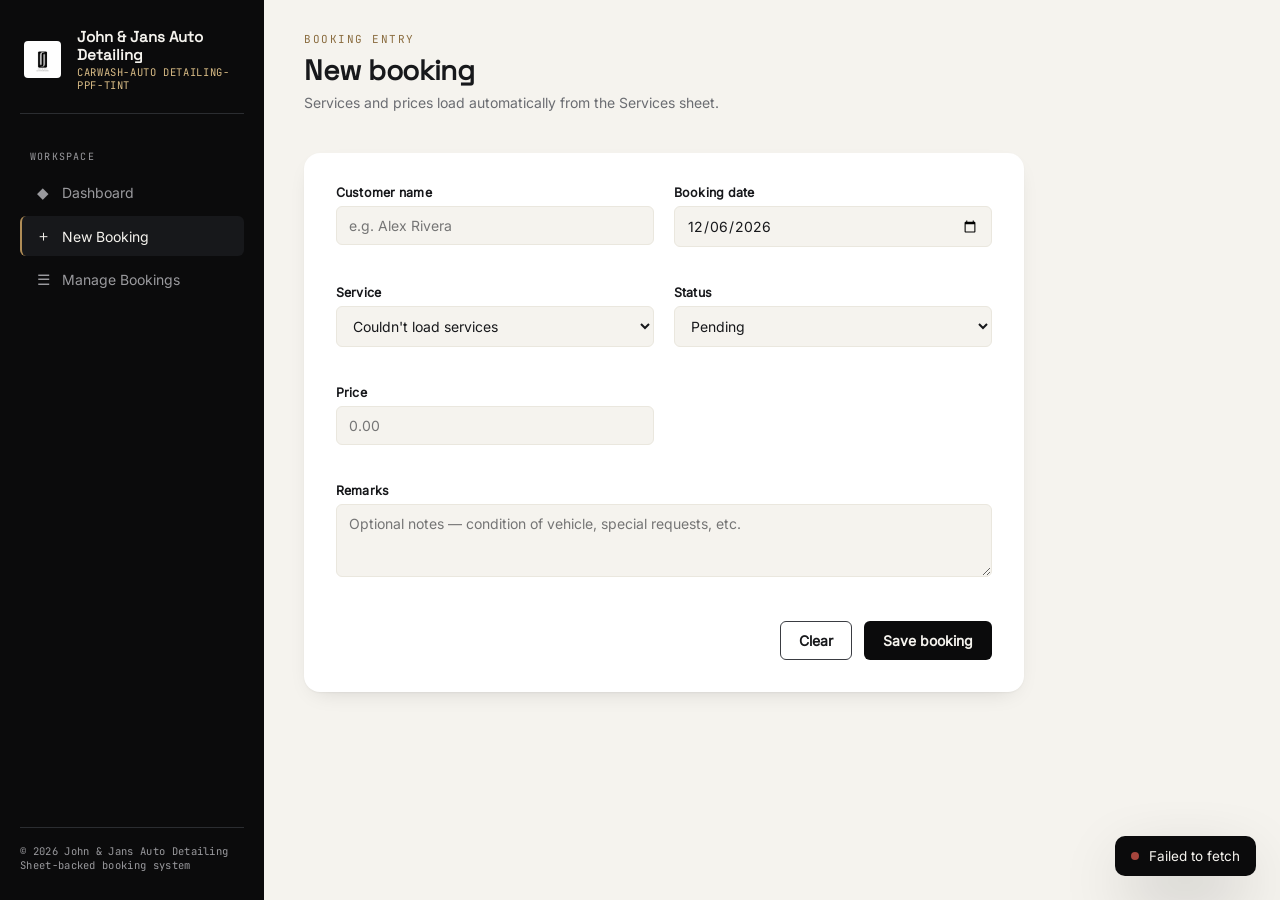
==== booking.html @ db54d27c "Add files via upload" ====
<!DOCTYPE html>
<html lang="en">
<head>
<meta charset="UTF-8" />
<meta name="viewport" content="width=device-width, initial-scale=1.0" />
<title>New Booking — John &amp; Jans Auto Detailing</title>
<link rel="icon" href="assets/logo.jpg" />
<link rel="stylesheet" href="css/styles.css" />
</head>
<body>

<div class="app-shell">

  <div class="sidebar-scrim" data-sidebar-scrim></div>

  <aside class="sidebar" data-sidebar>
    <div class="sidebar__badge">
      <img src="assets/logo.jpg" alt="John & Jans Auto Detailing" class="sidebar__badge-mark" />
      <div class="sidebar__badge-text">
        <span class="sidebar__badge-name" data-company-name>John &amp; Jans Auto Detailing</span>
        <span class="sidebar__badge-tagline" data-company-tagline>Carwash-Auto Detailing-PPF-Tint</span>
      </div>
    </div>

    <nav class="sidebar__nav">
      <span class="sidebar__nav-eyebrow">Workspace</span>
      <a class="nav-link" href="index.html" data-nav-link><span class="nav-link__icon">◆</span>Dashboard</a>
      <a class="nav-link" href="booking.html" data-nav-link><span class="nav-link__icon">＋</span>New Booking</a>
      <a class="nav-link" href="table.html" data-nav-link><span class="nav-link__icon">☰</span>Manage Bookings</a>
    </nav>

    <div class="sidebar__footer">
      © <span data-current-year></span> <span data-company-name></span><br />
      Sheet-backed booking system
    </div>
  </aside>

  <main class="workspace">
    <div class="topbar">
      <button type="button" class="icon-btn" data-sidebar-toggle aria-label="Open menu">☰</button>
      <span class="sidebar__badge-name" data-company-name></span>
    </div>

    <div class="page-header">
      <div>
        <span class="page-header__eyebrow">Booking Entry</span>
        <h1 class="page-header__title">New booking</h1>
        <p class="page-header__subtitle">Services and prices load automatically from the Services sheet.</p>
      </div>
    </div>

    <form class="form-card" id="booking-form" novalidate>
      <div class="form-grid">

        <div class="field">
          <label for="field-name">Customer name</label>
          <input id="field-name" name="name" type="text" placeholder="e.g. Alex Rivera" autocomplete="off" required />
          <span class="field-error"></span>
        </div>

        <div class="field">
          <label for="field-date">Booking date</label>
          <input id="field-date" name="date" type="date" required />
          <span class="field-error"></span>
        </div>

        <div class="field">
          <label for="field-service">Service</label>
          <select id="field-service" name="service" required>
            <option value="">Loading services…</option>
          </select>
          <span class="field-error"></span>
        </div>

        <div class="field">
          <label for="field-status">Status</label>
          <select id="field-status" name="status" required>
            <option value="Pending">Pending</option>
            <option value="Ongoing">Ongoing</option>
            <option value="Completed">Completed</option>
            <option value="Cancelled">Cancelled</option>
          </select>
          <span class="field-error"></span>
        </div>

        <div class="field">
          <label for="field-price">Price</label>
          <input id="field-price" name="price" type="number" step="0.01" min="0" placeholder="0.00" required />
          <span class="field-error"></span>
        </div>

        <div class="field field--full">
          <label for="field-remarks">Remarks</label>
          <textarea id="field-remarks" name="remarks" rows="3" placeholder="Optional notes — condition of vehicle, special requests, etc."></textarea>
          <span class="field-error"></span>
        </div>

        <div class="form-actions">
          <button type="reset" class="btn btn--ghost">Clear</button>
          <button type="submit" class="btn btn--primary" id="booking-submit">Save booking</button>
        </div>
      </div>
    </form>
  </main>
</div>

<script src="js/config.js"></script>
<script src="js/api.js"></script>
<script src="js/ui.js"></script>
<script src="js/services.js"></script>
<script src="js/sync.js"></script>
<script src="js/app.js"></script>
<script src="js/booking.js"></script>
</body>
</html>
---- css/styles.css ----
/* ==========================================================
   LUMIÈRE DETAIL — Booking System
   Design language: dark chrome exterior / light leather interior.
   Sidebar reads like the car's badge; the workspace reads like
   sitting in the cabin. Mono type stands in for the instrument
   cluster wherever numbers or IDs appear.
   ========================================================== */

/* Fonts are loaded from each page's <head> as non-blocking <link> tags
   (see the "font loading" comment near the top of index.html/booking.html/
   table.html) rather than @import here — @import forces the browser to
   finish downloading this file, discover the import, then fetch the
   fonts before it can paint anything, which is what caused the visible
   flash/delay between page loads. */

:root {
  /* -- exterior (dark) -- */
  --ink: #0b0b0c;
  --graphite: #17181b;
  --steel: #2b2d31;
  --steel-soft: #3a3c42;

  /* -- interior (light) -- */
  --bone: #f5f3ee;
  --bone-dim: #eae7de;
  --paper: #ffffff;

  /* -- signature accent -- */
  --brass: #b08d57;
  --brass-light: #d9bc86;
  --brass-dark: #8a6c3f;

  /* -- status -- */
  --status-pending: #6b6f76;
  --status-ongoing: #b08d57;
  --status-completed: #4f7a5b;
  --status-cancelled: #a6453d;

  /* -- text -- */
  --text-dark: #17181b;
  --text-muted: #6b6d72;
  --text-on-dark: #f5f3ee;
  --text-on-dark-muted: #9a9a9e;

  --font-display: 'Space Grotesk', 'Space Grotesk Fallback', sans-serif;
  --font-body: 'Inter', 'Inter Fallback', sans-serif;
  --font-mono: 'JetBrains Mono', 'JetBrains Mono Fallback', monospace;

  --radius-sm: 6px;
  --radius-md: 10px;
  --radius-lg: 16px;

  --shadow-card: 0 1px 2px rgba(11, 11, 12, 0.04), 0 8px 24px -12px rgba(11, 11, 12, 0.18);
  --shadow-modal: 0 24px 64px -12px rgba(11, 11, 12, 0.45);
}

* { box-sizing: border-box; }

html, body {
  margin: 0;
  padding: 0;
  background: var(--bone);
  color: var(--text-dark);
  font-family: var(--font-body);
  -webkit-font-smoothing: antialiased;
}

h1, h2, h3, h4 {
  font-family: var(--font-display);
  letter-spacing: -0.01em;
  margin: 0;
}

.mono { font-family: var(--font-mono); font-variant-numeric: tabular-nums; }
.muted { color: var(--text-muted); }

a { color: inherit; }

::selection { background: var(--brass-light); color: var(--ink); }

/* ==========================================================
   App shell
   ========================================================== */

.app-shell {
  display: flex;
  min-height: 100vh;
}

/* -- sidebar (the "badge") -- */

.sidebar {
  width: 264px;
  flex-shrink: 0;
  background: var(--ink);
  color: var(--text-on-dark);
  display: flex;
  flex-direction: column;
  padding: 28px 20px;
  position: sticky;
  top: 0;
  height: 100vh;
  z-index: 40;
}

.sidebar__badge {
  display: flex;
  align-items: center;
  gap: 12px;
  padding-bottom: 22px;
  margin-bottom: 22px;
  border-bottom: 1px solid var(--steel);
}

  .sidebar__badge-mark {
     width: 45px;
     height: 45px;
     border-radius: 8px;
     /*border: 1px solid var(--brass);*/
     display: flex;
     align-items: center;
     justify-content: center;
     font-family: var(--font-mono);
     font-size: 12px;
     letter-spacing: 0.04em;
     color: var(--brass-light);
     flex-shrink: 0;
     object-fit: contain;
     padding: 4px;
   }

.sidebar__badge-text {
  display: flex;
  flex-direction: column;
  line-height: 1.2;
}

.sidebar__badge-name {
  font-family: var(--font-display);
  font-weight: 600;
  font-size: 15px;
  color: var(--text-on-dark);
}

.sidebar__badge-tagline {
  font-family: var(--font-mono);
  font-size: 10.5px;
  letter-spacing: 0.06em;
  text-transform: uppercase;
  color: var(--brass-light);
  margin-top: 2px;
}

.sidebar__nav {
  display: flex;
  flex-direction: column;
  gap: 4px;
}

.sidebar__nav-eyebrow {
  font-family: var(--font-mono);
  font-size: 10px;
  letter-spacing: 0.12em;
  text-transform: uppercase;
  color: var(--text-on-dark-muted);
  margin: 14px 10px 6px;
}

.nav-link {
  display: flex;
  align-items: center;
  gap: 10px;
  padding: 10px 12px;
  border-radius: var(--radius-sm);
  color: var(--text-on-dark-muted);
  text-decoration: none;
  font-size: 14px;
  font-weight: 500;
  transition: background 0.15s ease, color 0.15s ease;
  border-left: 2px solid transparent;
}

.nav-link:hover {
  background: var(--graphite);
  color: var(--text-on-dark);
}

.nav-link--active {
  background: var(--graphite);
  color: var(--text-on-dark);
  border-left-color: var(--brass);
}

.nav-link__icon { font-size: 15px; width: 18px; text-align: center; }

.sidebar__footer {
  margin-top: auto;
  padding-top: 16px;
  border-top: 1px solid var(--steel);
  font-family: var(--font-mono);
  font-size: 10.5px;
  color: var(--text-on-dark-muted);
  letter-spacing: 0.03em;
}

.sidebar-scrim {
  display: none;
}

/* -- main workspace (the "cabin") -- */

.workspace {
  flex: 1;
  min-width: 0;
  padding: 32px 40px 64px;
}

.topbar {
  display: none;
  align-items: center;
  justify-content: space-between;
  margin-bottom: 20px;
}

.page-header {
  display: flex;
  align-items: flex-end;
  justify-content: space-between;
  gap: 16px;
  margin-bottom: 28px;
  flex-wrap: wrap;
}

.page-header__eyebrow {
  font-family: var(--font-mono);
  font-size: 11px;
  letter-spacing: 0.14em;
  text-transform: uppercase;
  color: var(--brass-dark);
  display: block;
  margin-bottom: 6px;
}

.page-header__title {
  font-size: 28px;
  font-weight: 700;
  color: var(--text-dark);
}

.page-header__subtitle {
  color: var(--text-muted);
  font-size: 14px;
  margin-top: 6px;
  max-width: 52ch;
}

/* ==========================================================
   Buttons
   ========================================================== */

.btn {
  display: inline-flex;
  align-items: center;
  justify-content: center;
  gap: 8px;
  font-family: var(--font-body);
  font-weight: 600;
  font-size: 14px;
  border-radius: var(--radius-sm);
  padding: 10px 18px;
  border: 1px solid transparent;
  cursor: pointer;
  transition: transform 0.08s ease, background 0.15s ease, border-color 0.15s ease;
  white-space: nowrap;
}
.btn:active { transform: translateY(1px); }
.btn:disabled { opacity: 0.6; cursor: not-allowed; }

.btn--primary {
  background: var(--ink);
  color: var(--bone);
}
.btn--primary:hover:not(:disabled) { background: var(--graphite); }

.btn--accent {
  background: var(--brass);
  color: var(--ink);
}
.btn--accent:hover:not(:disabled) { background: var(--brass-dark); color: var(--text-on-dark); }

.btn--ghost {
  background: transparent;
  color: var(--text-dark);
  border-color: var(--steel-soft);
}
.btn--ghost:hover:not(:disabled) { background: var(--bone-dim); }

.btn--danger {
  background: var(--status-cancelled);
  color: #fff;
}
.btn--danger:hover:not(:disabled) { background: #8a372f; }

.btn--full { width: 100%; }

.spinner {
  width: 14px;
  height: 14px;
  border-radius: 50%;
  border: 2px solid currentColor;
  border-right-color: transparent;
  animation: spin 0.7s linear infinite;
  display: inline-block;
}
@keyframes spin { to { transform: rotate(360deg); } }

/* ==========================================================
   Cards
   ========================================================== */

.card {
  background: var(--paper);
  border-radius: var(--radius-lg);
  box-shadow: var(--shadow-card);
  border: 1px solid rgba(11,11,12,0.05);
}

.summary-grid {
  display: grid;
  grid-template-columns: repeat(5, 1fr);
  gap: 14px;
  margin-bottom: 28px;
}

.stat-card {
  background: var(--paper);
  border-radius: var(--radius-lg);
  padding: 18px 18px 16px;
  box-shadow: var(--shadow-card);
  border-top: 2px solid var(--steel-soft);
  position: relative;
  overflow: hidden;
}
.stat-card--pending { border-top-color: var(--status-pending); }
.stat-card--ongoing { border-top-color: var(--status-ongoing); }
.stat-card--completed { border-top-color: var(--status-completed); }
.stat-card--cancelled { border-top-color: var(--status-cancelled); }
.stat-card--total { border-top-color: var(--ink); background: var(--ink); }
.stat-card--total .stat-card__label,
.stat-card--total .stat-card__value { color: var(--bone); }

.stat-card__label {
  font-family: var(--font-mono);
  font-size: 10.5px;
  letter-spacing: 0.08em;
  text-transform: uppercase;
  color: var(--text-muted);
  display: block;
  margin-bottom: 10px;
}

.stat-card__value {
  font-family: var(--font-mono);
  font-size: 30px;
  font-weight: 600;
  color: var(--text-dark);
  line-height: 1;
}

/* ==========================================================
   Forms
   ========================================================== */

.form-card {
  background: var(--paper);
  border-radius: var(--radius-lg);
  box-shadow: var(--shadow-card);
  padding: 32px;
  max-width: 720px;
}

.form-grid {
  display: grid;
  grid-template-columns: 1fr 1fr;
  gap: 18px 20px;
}

.field { display: flex; flex-direction: column; gap: 6px; }
.field--full { grid-column: 1 / -1; }

.field label {
  font-size: 12.5px;
  font-weight: 600;
  color: var(--text-dark);
  letter-spacing: 0.01em;
}

.field input,
.field select,
.field textarea {
  font-family: var(--font-body);
  font-size: 14px;
  padding: 10px 12px;
  border-radius: var(--radius-sm);
  border: 1px solid var(--bone-dim);
  background: var(--bone);
  color: var(--text-dark);
  transition: border-color 0.15s ease, background 0.15s ease;
}

.field input:focus,
.field select:focus,
.field textarea:focus {
  outline: none;
  border-color: var(--brass);
  background: var(--paper);
}

.field--invalid input,
.field--invalid select,
.field--invalid textarea {
  border-color: var(--status-cancelled);
}

.field-error {
  font-size: 11.5px;
  color: var(--status-cancelled);
  min-height: 14px;
}

.form-actions {
  grid-column: 1 / -1;
  display: flex;
  justify-content: flex-end;
  gap: 12px;
  margin-top: 6px;
}

/* ==========================================================
   Toolbar (search / filter)
   ========================================================== */

.toolbar {
  display: flex;
  align-items: center;
  gap: 12px;
  margin-bottom: 18px;
  flex-wrap: wrap;
}

.search-box {
  position: relative;
  flex: 1;
  min-width: 220px;
}

.search-box input {
  width: 100%;
  padding: 10px 14px 10px 36px;
  border-radius: var(--radius-sm);
  border: 1px solid var(--bone-dim);
  background: var(--paper);
  font-size: 14px;
}
.search-box input:focus { outline: none; border-color: var(--brass); }

.search-box__icon {
  position: absolute;
  left: 12px;
  top: 50%;
  transform: translateY(-50%);
  opacity: 0.5;
  font-size: 14px;
}

.select-control {
  padding: 10px 12px;
  border-radius: var(--radius-sm);
  border: 1px solid var(--bone-dim);
  background: var(--paper);
  font-size: 13.5px;
  font-weight: 500;
  color: var(--text-dark);
}
.select-control:focus { outline: none; border-color: var(--brass); }

/* ==========================================================
   Table
   ========================================================== */

.table-card {
  background: var(--paper);
  border-radius: var(--radius-lg);
  box-shadow: var(--shadow-card);
  overflow: hidden;
}

.table-scroll { overflow-x: auto; }

table.bookings-table {
  width: 100%;
  border-collapse: collapse;
  min-width: 860px;
}

.bookings-table thead th {
  text-align: left;
  font-family: var(--font-mono);
  font-size: 10.5px;
  letter-spacing: 0.07em;
  text-transform: uppercase;
  color: var(--text-muted);
  padding: 14px 16px;
  border-bottom: 1px solid var(--bone-dim);
  background: var(--bone);
  white-space: nowrap;
  cursor: pointer;
  user-select: none;
}

.bookings-table thead th.is-sorted { color: var(--brass-dark); }
.bookings-table thead th[data-sort-key]::after {
  content: '↕';
  opacity: 0.35;
  margin-left: 6px;
  font-size: 10px;
}
.bookings-table thead th.is-sorted[data-sort-dir="asc"]::after { content: '↑'; opacity: 0.9; }
.bookings-table thead th.is-sorted[data-sort-dir="desc"]::after { content: '↓'; opacity: 0.9; }

.bookings-table tbody td {
  padding: 14px 16px;
  border-bottom: 1px solid var(--bone-dim);
  font-size: 13.5px;
  vertical-align: middle;
}

.bookings-table tbody tr:last-child td { border-bottom: none; }
.bookings-table tbody tr:hover { background: rgba(176, 141, 87, 0.05); }

.cell-remarks {
  max-width: 220px;
  overflow: hidden;
  text-overflow: ellipsis;
  white-space: nowrap;
}

.cell-actions { display: flex; gap: 6px; white-space: nowrap; }

.icon-btn {
  border: 1px solid var(--bone-dim);
  background: var(--paper);
  border-radius: var(--radius-sm);
  width: 30px;
  height: 30px;
  cursor: pointer;
  font-size: 13px;
  display: inline-flex;
  align-items: center;
  justify-content: center;
  transition: background 0.15s ease, border-color 0.15s ease;
}
.icon-btn:hover { background: var(--bone); border-color: var(--brass); }
.icon-btn--danger:hover { background: #fbeceb; border-color: var(--status-cancelled); color: var(--status-cancelled); }

/* skeleton */

.skeleton-block {
  display: block;
  height: 12px;
  border-radius: 4px;
  background: linear-gradient(90deg, var(--bone-dim) 25%, #f3f1ea 37%, var(--bone-dim) 63%);
  background-size: 400% 100%;
  animation: skeleton-shimmer 1.4s ease infinite;
}
@keyframes skeleton-shimmer {
  0% { background-position: 100% 50%; }
  100% { background-position: 0 50%; }
}

.empty-state {
  padding: 48px 24px;
  text-align: center;
  color: var(--text-muted);
  font-size: 14px;
}

/* pagination */

.pagination {
  display: flex;
  align-items: center;
  justify-content: center;
  gap: 4px;
  padding: 16px;
}

.pagination__btn {
  min-width: 32px;
  height: 32px;
  border-radius: var(--radius-sm);
  border: 1px solid var(--bone-dim);
  background: var(--paper);
  cursor: pointer;
  font-family: var(--font-mono);
  font-size: 12.5px;
}
.pagination__btn:hover:not(:disabled) { border-color: var(--brass); }
.pagination__btn--active { background: var(--ink); color: var(--bone); border-color: var(--ink); }
.pagination__btn:disabled { opacity: 0.35; cursor: not-allowed; }
.pagination__ellipsis { padding: 0 4px; color: var(--text-muted); }

/* ==========================================================
   Status pills (dashboard indicator lights)
   ========================================================== */

.pill {
  display: inline-flex;
  align-items: center;
  gap: 6px;
  padding: 4px 10px 4px 8px;
  border-radius: 999px;
  font-size: 12px;
  font-weight: 600;
  background: var(--bone-dim);
  color: var(--text-dark);
}

.pill__dot {
  width: 7px;
  height: 7px;
  border-radius: 50%;
  background: var(--status-pending);
  box-shadow: 0 0 0 3px rgba(107,111,118,0.15);
}

.pill--pending .pill__dot { background: var(--status-pending); box-shadow: 0 0 0 3px rgba(107,111,118,0.15); }
.pill--ongoing .pill__dot { background: var(--status-ongoing); box-shadow: 0 0 0 3px rgba(176,141,87,0.2); }
.pill--completed .pill__dot { background: var(--status-completed); box-shadow: 0 0 0 3px rgba(79,122,91,0.18); }
.pill--cancelled .pill__dot { background: var(--status-cancelled); box-shadow: 0 0 0 3px rgba(166,69,61,0.18); }

/* ==========================================================
   Toasts
   ========================================================== */

.toast-host {
  position: fixed;
  bottom: 24px;
  right: 24px;
  display: flex;
  flex-direction: column;
  gap: 10px;
  z-index: 100;
}

.toast {
  display: flex;
  align-items: center;
  gap: 10px;
  background: var(--ink);
  color: var(--bone);
  padding: 12px 16px;
  border-radius: var(--radius-md);
  box-shadow: var(--shadow-modal);
  font-size: 13.5px;
  transform: translateY(8px);
  opacity: 0;
  transition: transform 0.22s ease, opacity 0.22s ease;
  max-width: 320px;
}
.toast--visible { transform: translateY(0); opacity: 1; }

.toast__dot { width: 8px; height: 8px; border-radius: 50%; flex-shrink: 0; background: var(--brass); }
.toast--success .toast__dot { background: var(--status-completed); }
.toast--error .toast__dot { background: var(--status-cancelled); }
.toast--info .toast__dot { background: var(--brass); }

/* ==========================================================
   Modals
   ========================================================== */

.modal-overlay {
  position: fixed;
  inset: 0;
  background: rgba(11, 11, 12, 0.55);
  display: flex;
  align-items: center;
  justify-content: center;
  padding: 20px;
  opacity: 0;
  transition: opacity 0.2s ease;
  z-index: 200;
}
.modal-overlay--visible { opacity: 1; }

.modal-card {
  background: var(--paper);
  border-radius: var(--radius-lg);
  padding: 26px;
  max-width: 420px;
  width: 100%;
  box-shadow: var(--shadow-modal);
  transform: translateY(6px) scale(0.98);
  transition: transform 0.2s ease;
}
.modal-overlay--visible .modal-card { transform: translateY(0) scale(1); }

.modal-card--wide { max-width: 620px; }

.modal-card__title { font-size: 18px; margin-bottom: 10px; }
.modal-card__body { font-size: 14px; color: var(--text-muted); line-height: 1.5; }

.modal-card__actions {
  display: flex;
  justify-content: flex-end;
  gap: 10px;
  margin-top: 22px;
}
.modal-card__actions--full { grid-column: 1 / -1; }

.edit-form {
  display: grid;
  grid-template-columns: 1fr 1fr;
  gap: 16px 18px;
  margin-top: 18px;
}

/* ==========================================================
   Landing (index.html)
   ========================================================== */

.hero {
  background: var(--ink);
  color: var(--bone);
  border-radius: var(--radius-lg);
  padding: 56px 48px;
  position: relative;
  overflow: hidden;
  margin-bottom: 32px;
}

.hero::after {
  content: '';
  position: absolute;
  inset: 0;
  background: linear-gradient(120deg, transparent 40%, rgba(176,141,87,0.12) 100%);
  pointer-events: none;
}

.hero__eyebrow {
  font-family: var(--font-mono);
  font-size: 11px;
  letter-spacing: 0.16em;
  text-transform: uppercase;
  color: var(--brass-light);
  display: block;
  margin-bottom: 14px;
}

.hero__title {
  font-size: 40px;
  font-weight: 700;
  max-width: 16ch;
  line-height: 1.1;
}

.hero__subtitle {
  margin-top: 16px;
  color: var(--text-on-dark-muted);
  max-width: 52ch;
  font-size: 15px;
  line-height: 1.6;
}

.hero__actions {
  display: flex;
  gap: 12px;
  margin-top: 28px;
  position: relative;
}

.quicklinks {
  display: grid;
  grid-template-columns: repeat(3, 1fr);
  gap: 16px;
}

.quicklink {
  background: var(--paper);
  border-radius: var(--radius-lg);
  padding: 24px;
  box-shadow: var(--shadow-card);
  text-decoration: none;
  color: var(--text-dark);
  display: flex;
  flex-direction: column;
  gap: 10px;
  transition: transform 0.15s ease, box-shadow 0.15s ease;
  border-top: 2px solid transparent;
}
.quicklink:hover {
  transform: translateY(-2px);
  border-top-color: var(--brass);
}

.quicklink__icon { font-size: 20px; }
.quicklink__title { font-family: var(--font-display); font-weight: 600; font-size: 16px; }
.quicklink__desc { font-size: 13px; color: var(--text-muted); line-height: 1.5; }

/* ==========================================================
   Responsive
   ========================================================== */

@media (max-width: 980px) {
  .summary-grid { grid-template-columns: repeat(2, 1fr); }
  .quicklinks { grid-template-columns: 1fr; }
  .form-grid, .edit-form { grid-template-columns: 1fr; }
}

@media (max-width: 860px) {
  .sidebar {
    position: fixed;
    left: 0;
    transform: translateX(-100%);
    transition: transform 0.25s ease;
    box-shadow: var(--shadow-modal);
  }
  .sidebar--open { transform: translateX(0); }

  .sidebar-scrim {
    display: block;
    position: fixed;
    inset: 0;
    background: rgba(11,11,12,0.5);
    opacity: 0;
    pointer-events: none;
    transition: opacity 0.2s ease;
    z-index: 39;
  }
  .sidebar-scrim--visible { opacity: 1; pointer-events: auto; }

  .workspace { padding: 20px 18px 48px; }
  .topbar { display: flex; }
  .hero { padding: 36px 24px; }
  .hero__title { font-size: 30px; }
}

@media (max-width: 620px) {
  .summary-grid { grid-template-columns: repeat(2, 1fr); }
  .toolbar { flex-direction: column; align-items: stretch; }
  .form-card { padding: 22px; }
}

@font-face {
  font-family: 'Space Grotesk';
  src: url('fonts/space-grotesk-v22-latin-regular.woff2') format('woff2');
  font-display: swap;
}

@font-face {
  font-family: 'Inter';
  src: url('fonts/inter-v20-latin-regular.woff2') format('woff2');
}

@font-face {
  font-family: 'JetBrains Mono';
  src: url('fonts/jetbrains-mono-v24-latin-regular.woff2') format('woff2');
}
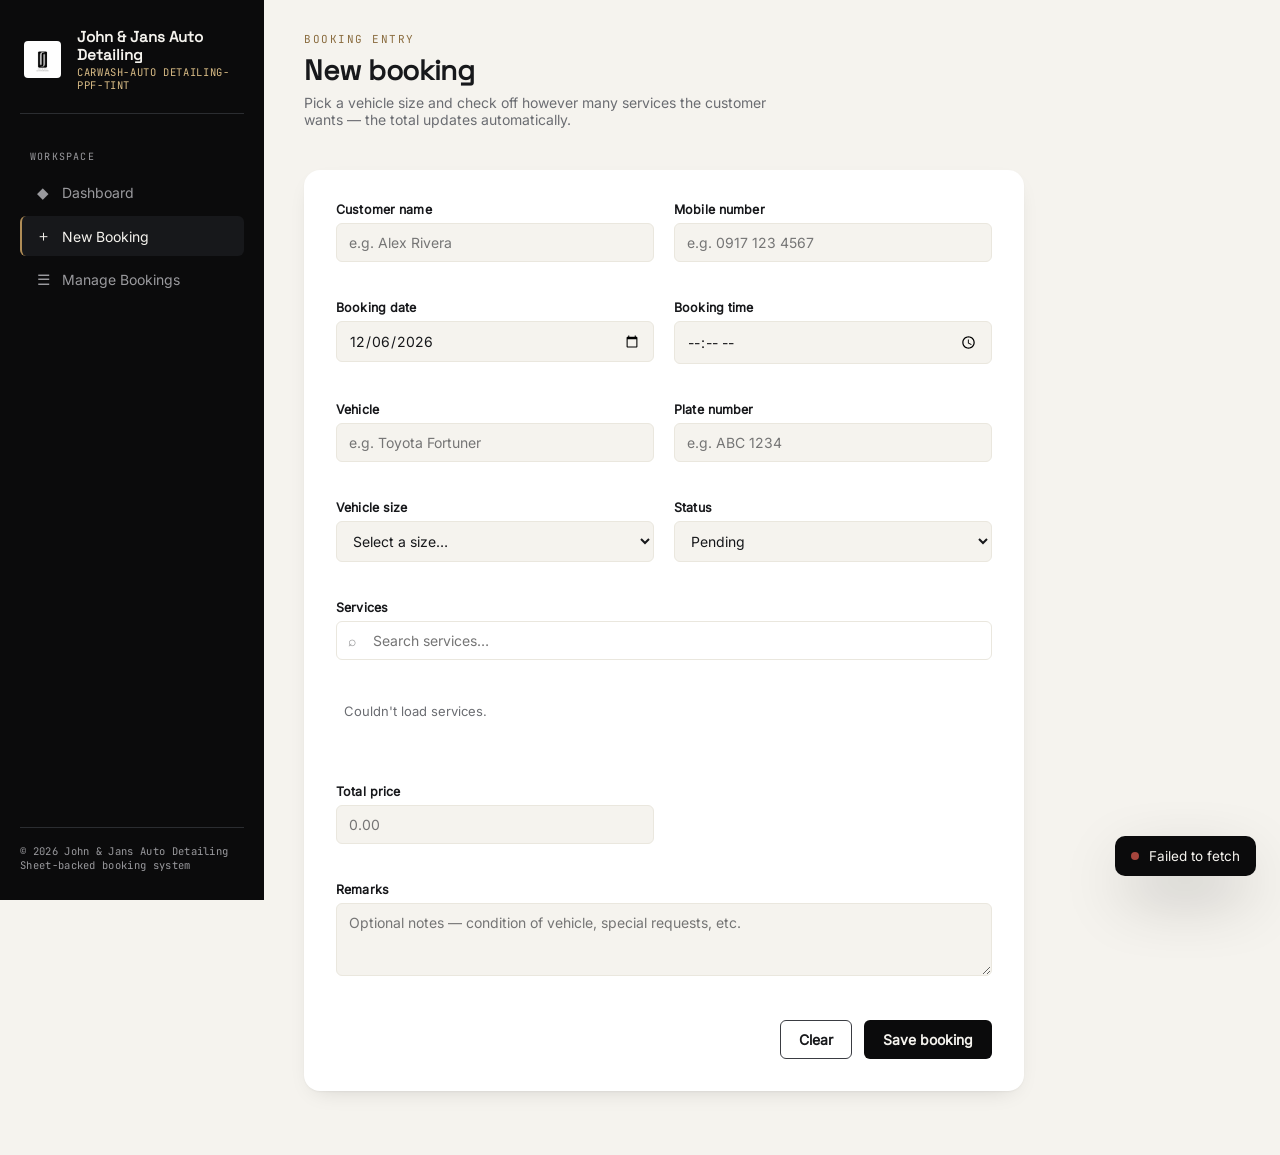
==== commit 2c552f82: "Add files via upload" ====
--- a/booking.html
+++ b/booking.html
@@ -15,7 +15,7 @@
 
   <aside class="sidebar" data-sidebar>
     <div class="sidebar__badge">
-      <img src="assets/logo.jpg" alt="John & Jans Auto Detailing" class="sidebar__badge-mark" />
+      <img src="assets/logo.jpg" alt="John &amp; Jans Auto Detailing" class="sidebar__badge-mark" />
       <div class="sidebar__badge-text">
         <span class="sidebar__badge-name" data-company-name>John &amp; Jans Auto Detailing</span>
         <span class="sidebar__badge-tagline" data-company-tagline>Carwash-Auto Detailing-PPF-Tint</span>
@@ -45,7 +45,7 @@
       <div>
         <span class="page-header__eyebrow">Booking Entry</span>
         <h1 class="page-header__title">New booking</h1>
-        <p class="page-header__subtitle">Services and prices load automatically from the Services sheet.</p>
+        <p class="page-header__subtitle">Pick a vehicle size and check off however many services the customer wants — the total updates automatically.</p>
       </div>
     </div>
 
@@ -59,15 +59,39 @@
         </div>
 
         <div class="field">
+          <label for="field-mobile">Mobile number</label>
+          <input id="field-mobile" name="mobile" type="tel" placeholder="e.g. 0917 123 4567" autocomplete="off" required />
+          <span class="field-error"></span>
+        </div>
+
+        <div class="field">
           <label for="field-date">Booking date</label>
           <input id="field-date" name="date" type="date" required />
           <span class="field-error"></span>
         </div>
 
         <div class="field">
-          <label for="field-service">Service</label>
-          <select id="field-service" name="service" required>
-            <option value="">Loading services…</option>
+          <label for="field-time">Booking time</label>
+          <input id="field-time" name="time" type="time" required />
+          <span class="field-error"></span>
+        </div>
+
+        <div class="field">
+          <label for="field-vehicle">Vehicle</label>
+          <input id="field-vehicle" name="vehicle" type="text" placeholder="e.g. Toyota Fortuner" autocomplete="off" />
+          <span class="field-error"></span>
+        </div>
+
+        <div class="field">
+          <label for="field-plate">Plate number</label>
+          <input id="field-plate" name="plateNumber" type="text" placeholder="e.g. ABC 1234" autocomplete="off" />
+          <span class="field-error"></span>
+        </div>
+
+        <div class="field">
+          <label for="field-vehicle-size">Vehicle size</label>
+          <select id="field-vehicle-size" name="vehicleSize" required>
+            <option value="">Select a size…</option>
           </select>
           <span class="field-error"></span>
         </div>
@@ -76,15 +100,26 @@
           <label for="field-status">Status</label>
           <select id="field-status" name="status" required>
             <option value="Pending">Pending</option>
-            <option value="Ongoing">Ongoing</option>
             <option value="Completed">Completed</option>
             <option value="Cancelled">Cancelled</option>
           </select>
           <span class="field-error"></span>
         </div>
 
+        <div class="field field--full">
+          <label>Services</label>
+          <div class="search-box service-picker__search">
+            <span class="search-box__icon">⌕</span>
+            <input type="text" id="service-search" placeholder="Search services…" autocomplete="off" />
+          </div>
+          <div class="service-picker" id="service-picker" data-service-checklist>
+            <p class="service-picker__empty">Select a vehicle size to see prices.</p>
+          </div>
+          <span class="field-error"></span>
+        </div>
+
         <div class="field">
-          <label for="field-price">Price</label>
+          <label for="field-price">Total price</label>
           <input id="field-price" name="price" type="number" step="0.01" min="0" placeholder="0.00" required />
           <span class="field-error"></span>
         </div>
--- a/css/styles.css
+++ b/css/styles.css
@@ -327,7 +327,7 @@
 
 .summary-grid {
   display: grid;
-  grid-template-columns: repeat(5, 1fr);
+  grid-template-columns: repeat(4, 1fr);
   gap: 14px;
   margin-bottom: 28px;
 }
@@ -342,7 +342,6 @@
   overflow: hidden;
 }
 .stat-card--pending { border-top-color: var(--status-pending); }
-.stat-card--ongoing { border-top-color: var(--status-ongoing); }
 .stat-card--completed { border-top-color: var(--status-completed); }
 .stat-card--cancelled { border-top-color: var(--status-cancelled); }
 .stat-card--total { border-top-color: var(--ink); background: var(--ink); }
@@ -422,10 +421,71 @@
   border-color: var(--status-cancelled);
 }
 
+.field--invalid .service-picker {
+  outline: 1px solid var(--status-cancelled);
+  border-radius: var(--radius-sm);
+}
+
 .field-error {
   font-size: 11.5px;
   color: var(--status-cancelled);
   min-height: 14px;
+}
+
+/* ---- service picker (multi-select checklist) ---- */
+
+.service-picker {
+  display: grid;
+  grid-template-columns: repeat(auto-fill, minmax(240px, 1fr));
+  gap: 8px;
+  padding: 4px;
+}
+
+.service-picker__item {
+  display: flex;
+  align-items: center;
+  gap: 10px;
+  padding: 10px 12px;
+  border-radius: var(--radius-sm);
+  border: 1px solid var(--bone-dim);
+  background: var(--bone);
+  cursor: pointer;
+  transition: border-color 0.15s ease, background 0.15s ease;
+}
+
+.service-picker__item:hover {
+  border-color: var(--brass);
+}
+
+.service-picker__item input[type="checkbox"] {
+  width: 16px;
+  height: 16px;
+  accent-color: var(--brass);
+  flex-shrink: 0;
+  cursor: pointer;
+}
+
+.service-picker__name {
+  flex: 1;
+  font-size: 13.5px;
+  color: var(--text-dark);
+}
+
+.service-picker__price {
+  font-size: 12.5px;
+  color: var(--text-muted);
+  white-space: nowrap;
+}
+
+.service-picker__empty {
+  grid-column: 1 / -1;
+  font-size: 13px;
+  color: var(--text-muted);
+  padding: 10px 4px;
+}
+
+.service-picker__search {
+  margin-bottom: 10px;
 }
 
 .form-actions {
@@ -500,7 +560,7 @@
 table.bookings-table {
   width: 100%;
   border-collapse: collapse;
-  min-width: 860px;
+  min-width: 1040px;
 }
 
 .bookings-table thead th {
@@ -538,14 +598,88 @@
 .bookings-table tbody tr:last-child td { border-bottom: none; }
 .bookings-table tbody tr:hover { background: rgba(176, 141, 87, 0.05); }
 
-.cell-remarks {
-  max-width: 220px;
+/* ---- expandable row detail (Time / Mobile / Vehicle Size) ---- */
+
+tr.row-detail td {
+  padding: 0;
+  border-bottom: 1px solid var(--bone-dim);
+  background: var(--bone);
+}
+
+tr.row-detail--hidden {
+  display: none;
+}
+
+tr.row-detail:hover {
+  background: var(--bone);
+}
+
+.row-detail__grid {
+  display: flex;
+  flex-wrap: wrap;
+  gap: 4px 32px;
+  padding: 12px 16px;
+}
+
+.row-detail__field {
+  display: flex;
+  align-items: center;
+  gap: 8px;
+}
+
+.row-detail__label {
+  font-family: var(--font-mono);
+  font-size: 10px;
+  letter-spacing: 0.06em;
+  text-transform: uppercase;
+  color: var(--text-muted);
+}
+
+.row-detail__value {
+  font-size: 13px;
+  color: var(--text-dark);
+}
+
+.cell-meta {
+  display: flex;
+  flex-direction: column;
+  gap: 2px;
+  margin-top: 4px;
+}
+.meta-item {
+  font-size: 11px;
+  color: var(--text-muted);
+  font-family: var(--font-mono);
+}
+
+/* Container for two-line cells */
+.cell-group {
+  display: flex;
+  flex-direction: column;
+  gap: 2px;
+}
+
+.cell-group__main {
+  font-weight: 600;
+  color: var(--text-dark);
+  font-size: 13.5px;
+  white-space: normal;
+  line-height: 1.4;
+}
+
+.cell-group__sub {
+  font-size: 11.5px;
+  color: var(--text-muted);
+  font-family: var(--font-mono);
+  white-space: nowrap;
+}
+
+/* Specific adjustment to prevent columns from getting too wide */
+.bookings-table td {
+  max-width: 200px;
   overflow: hidden;
   text-overflow: ellipsis;
-  white-space: nowrap;
-}
-
-.cell-actions { display: flex; gap: 6px; white-space: nowrap; }
+}
 
 .icon-btn {
   border: 1px solid var(--bone-dim);
@@ -699,6 +833,8 @@
   padding: 26px;
   max-width: 420px;
   width: 100%;
+  max-height: calc(100vh - 40px);
+  overflow-y: auto;
   box-shadow: var(--shadow-modal);
   transform: translateY(6px) scale(0.98);
   transition: transform 0.2s ease;
@@ -716,7 +852,15 @@
   gap: 10px;
   margin-top: 22px;
 }
-.modal-card__actions--full { grid-column: 1 / -1; }
+.modal-card__actions--full {
+  grid-column: 1 / -1;
+  position: sticky;
+  bottom: -26px;
+  margin: 20px -26px -26px;
+  padding: 14px 26px 26px;
+  background: var(--paper);
+  border-top: 1px solid var(--bone-dim);
+}
 
 .edit-form {
   display: grid;
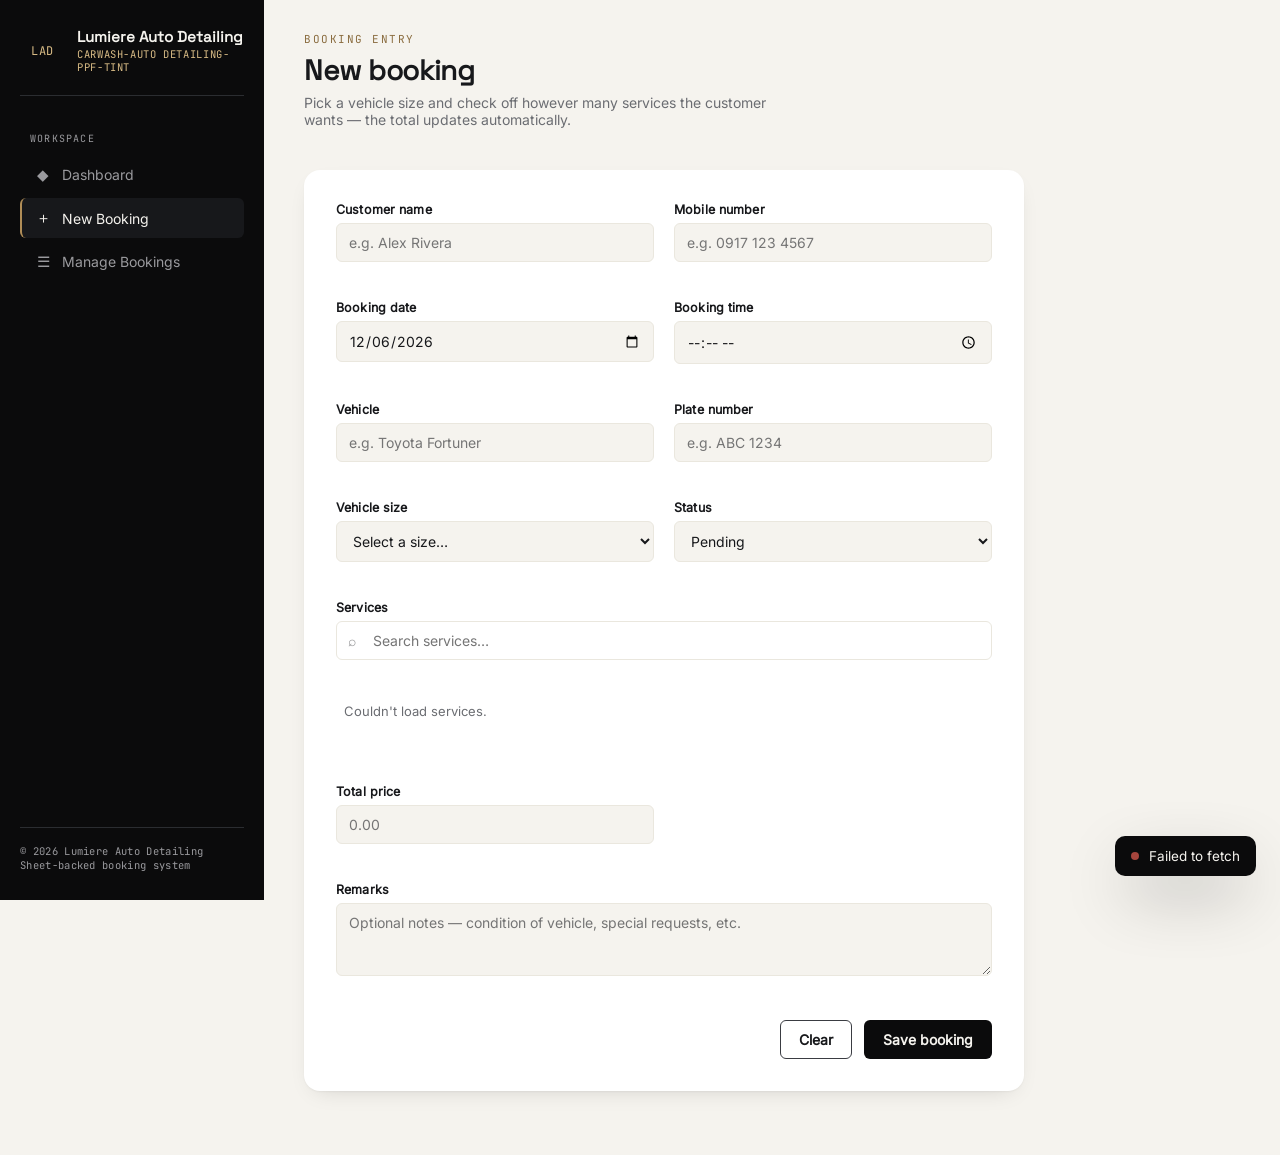
==== commit 7f51e3f5: "Update booking.html" ====
--- a/booking.html
+++ b/booking.html
@@ -3,7 +3,7 @@
 <head>
 <meta charset="UTF-8" />
 <meta name="viewport" content="width=device-width, initial-scale=1.0" />
-<title>New Booking — John &amp; Jans Auto Detailing</title>
+<title>New Booking — Lumiere Auto Detailing</title>
 <link rel="icon" href="assets/logo.jpg" />
 <link rel="stylesheet" href="css/styles.css" />
 </head>
@@ -15,9 +15,10 @@
 
   <aside class="sidebar" data-sidebar>
     <div class="sidebar__badge">
-      <img src="assets/logo.jpg" alt="John &amp; Jans Auto Detailing" class="sidebar__badge-mark" />
+      <div class="sidebar__badge-mark">LAD</div>
+      <!--<img src="assets/logo.jpg" alt="John &amp; Jans Auto Detailing" class="sidebar__badge-mark" />-->
       <div class="sidebar__badge-text">
-        <span class="sidebar__badge-name" data-company-name>John &amp; Jans Auto Detailing</span>
+        <span class="sidebar__badge-name" data-company-name>Lumiere Auto Detailing</span>
         <span class="sidebar__badge-tagline" data-company-tagline>Carwash-Auto Detailing-PPF-Tint</span>
       </div>
     </div>
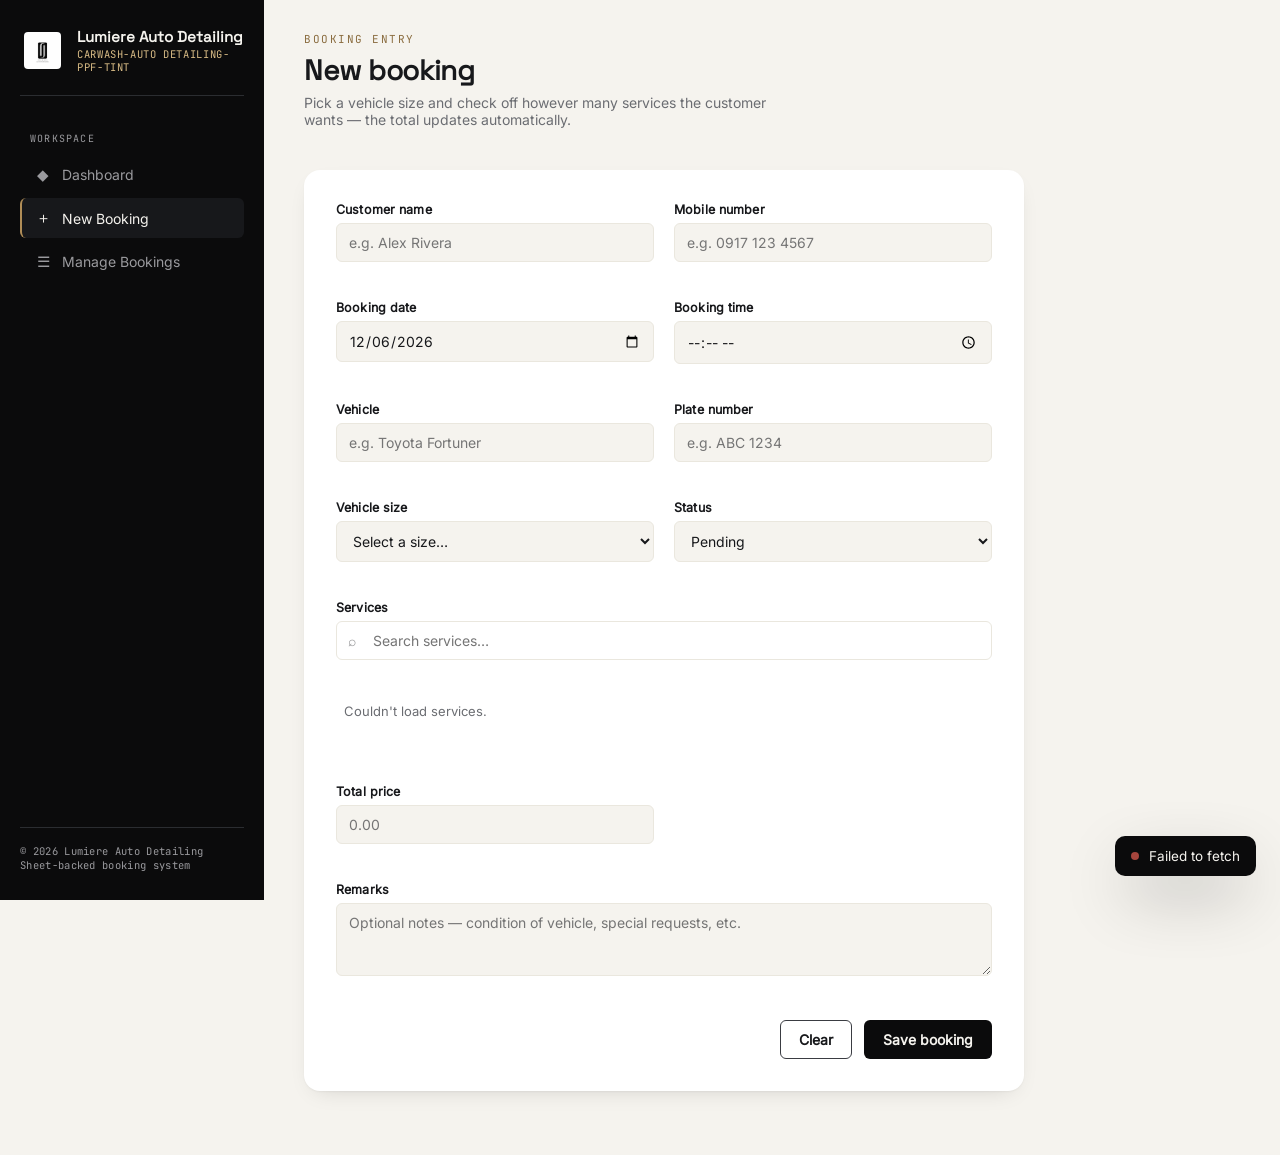
==== commit 95272480: "Update booking.html" ====
--- a/booking.html
+++ b/booking.html
@@ -3,7 +3,7 @@
 <head>
 <meta charset="UTF-8" />
 <meta name="viewport" content="width=device-width, initial-scale=1.0" />
-<title>New Booking — Lumiere Auto Detailing</title>
+<title>New Booking — John &amp; Jans Auto Detailing</title>
 <link rel="icon" href="assets/logo.jpg" />
 <link rel="stylesheet" href="css/styles.css" />
 </head>
@@ -15,10 +15,9 @@
 
   <aside class="sidebar" data-sidebar>
     <div class="sidebar__badge">
-      <div class="sidebar__badge-mark">LAD</div>
-      <!--<img src="assets/logo.jpg" alt="John &amp; Jans Auto Detailing" class="sidebar__badge-mark" />-->
+      <img src="assets/logo.jpg" alt="John &amp; Jans Auto Detailing" class="sidebar__badge-mark" />
       <div class="sidebar__badge-text">
-        <span class="sidebar__badge-name" data-company-name>Lumiere Auto Detailing</span>
+        <span class="sidebar__badge-name" data-company-name>John and Jans Auto Detailing</span>
         <span class="sidebar__badge-tagline" data-company-tagline>Carwash-Auto Detailing-PPF-Tint</span>
       </div>
     </div>
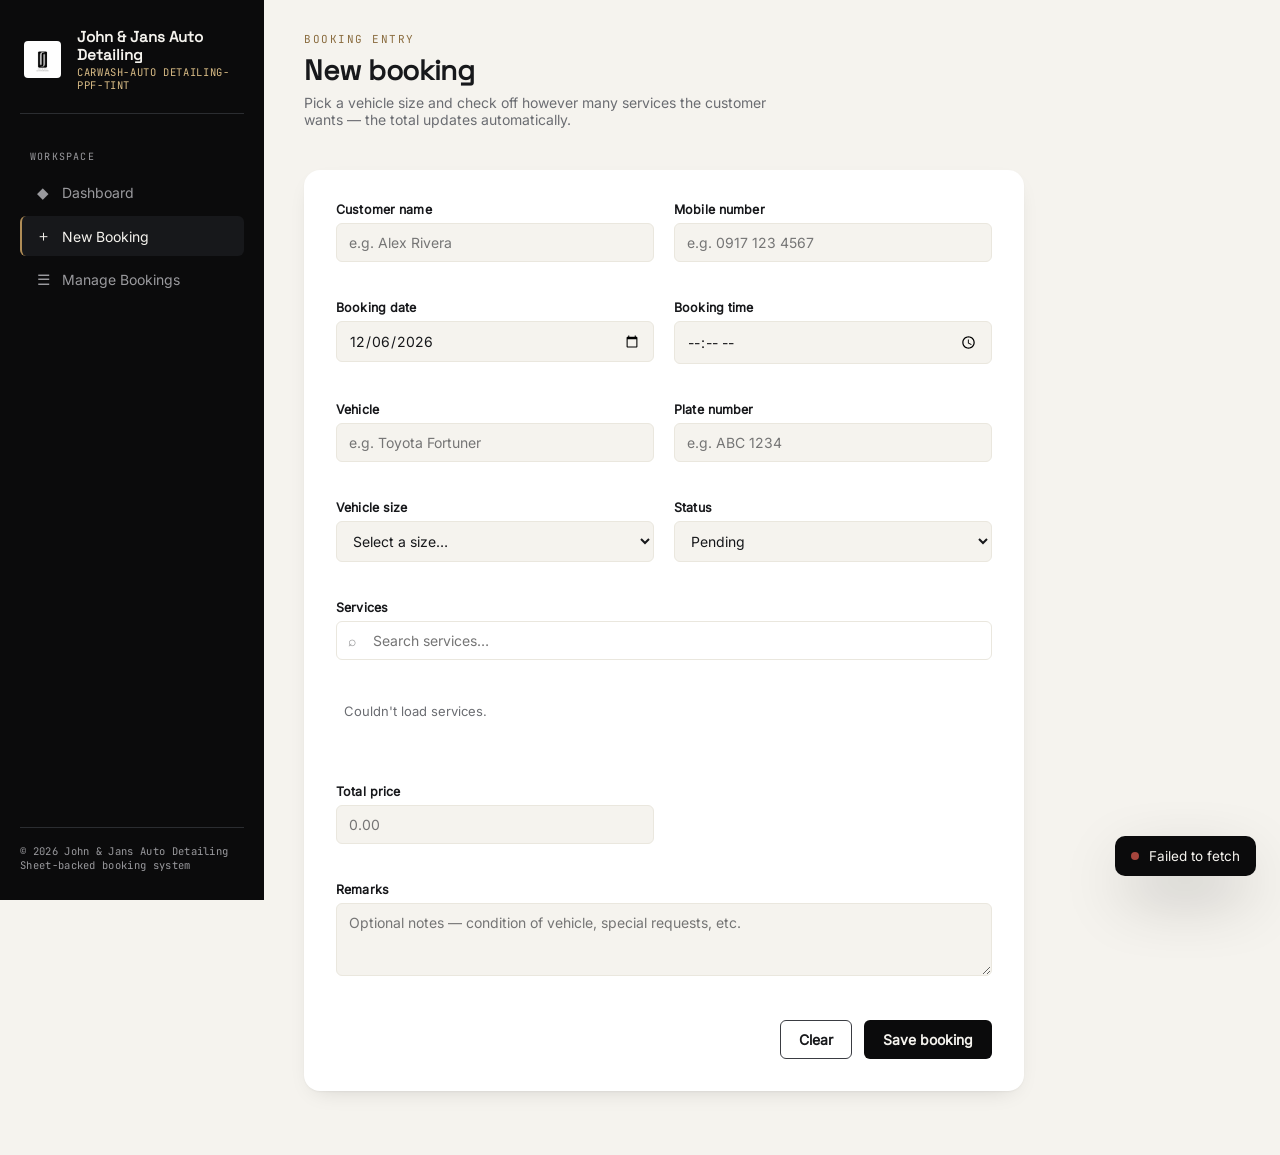
==== commit 8e72acc3: "Update booking.html" ====
--- a/booking.html
+++ b/booking.html
@@ -17,7 +17,7 @@
     <div class="sidebar__badge">
       <img src="assets/logo.jpg" alt="John &amp; Jans Auto Detailing" class="sidebar__badge-mark" />
       <div class="sidebar__badge-text">
-        <span class="sidebar__badge-name" data-company-name>John and Jans Auto Detailing</span>
+        <span class="sidebar__badge-name" data-company-name>John &amp; Jans Auto Detailing</span>
         <span class="sidebar__badge-tagline" data-company-tagline>Carwash-Auto Detailing-PPF-Tint</span>
       </div>
     </div>
